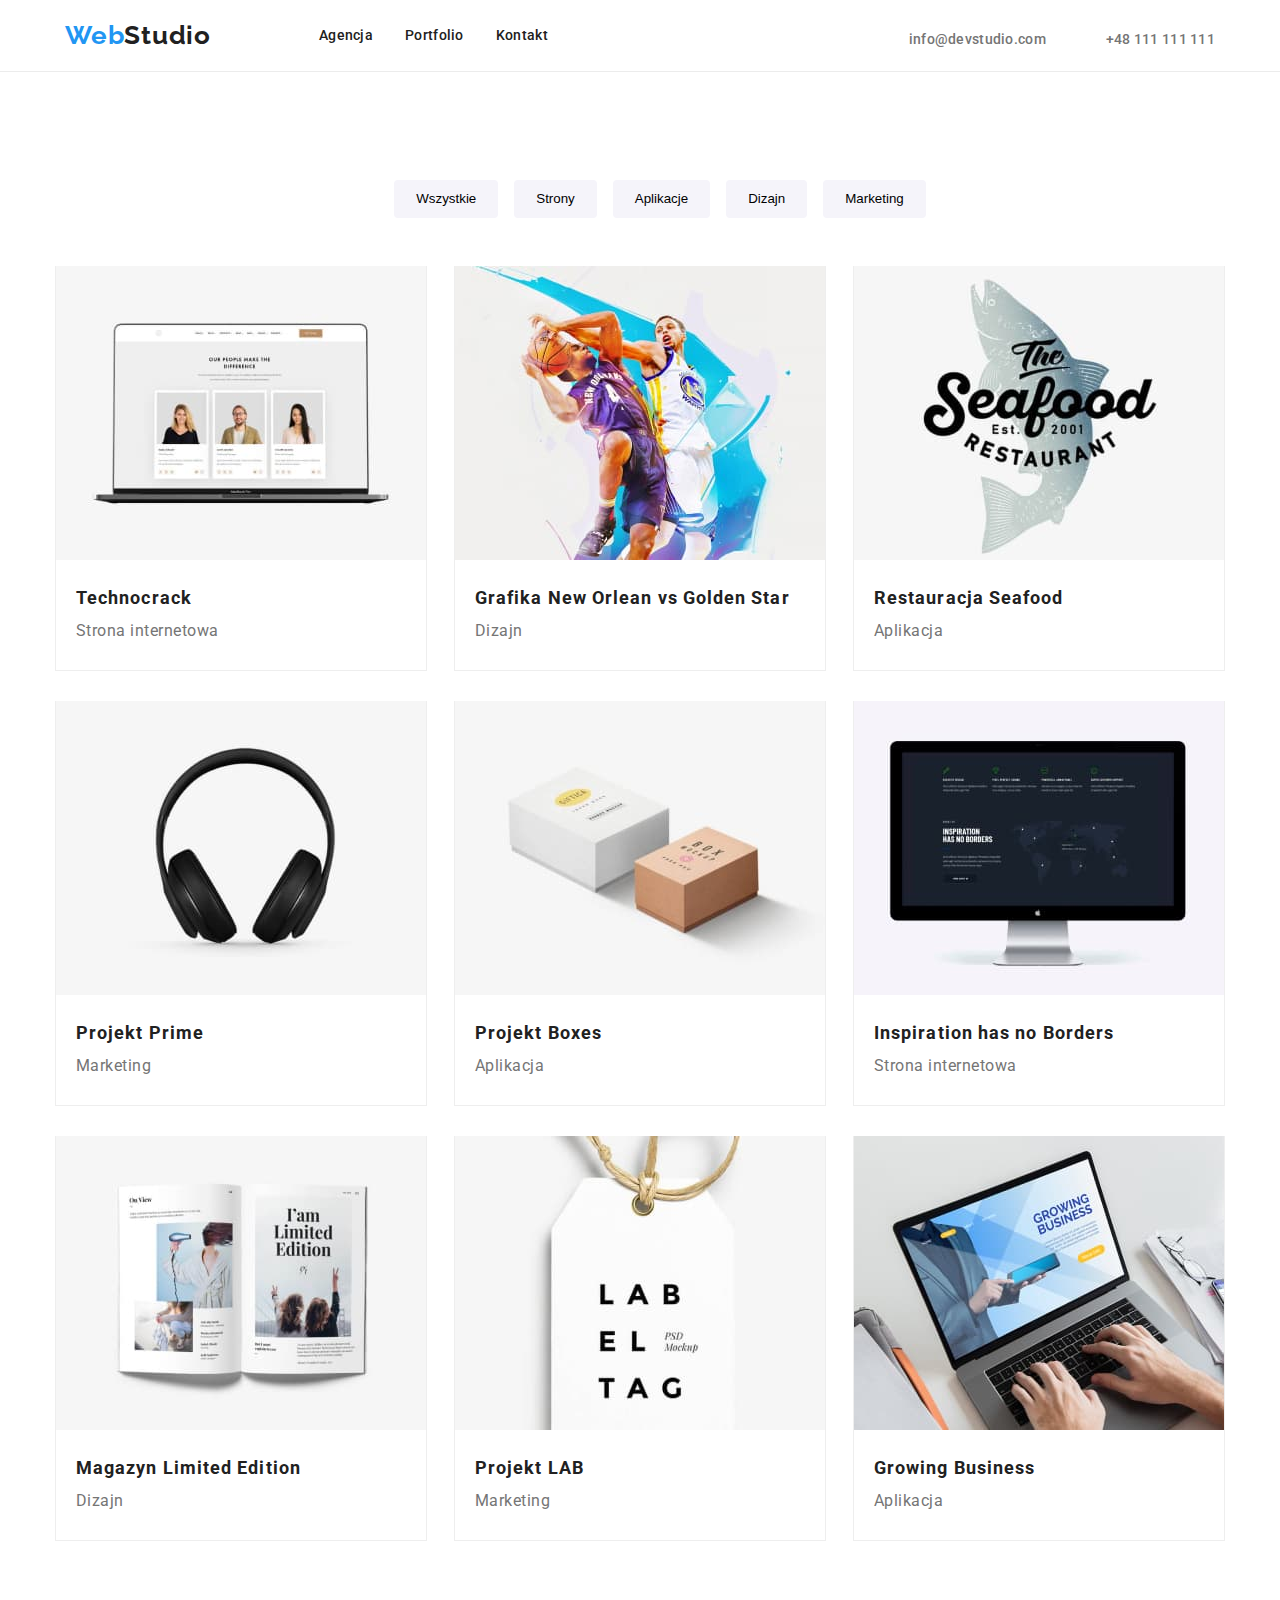
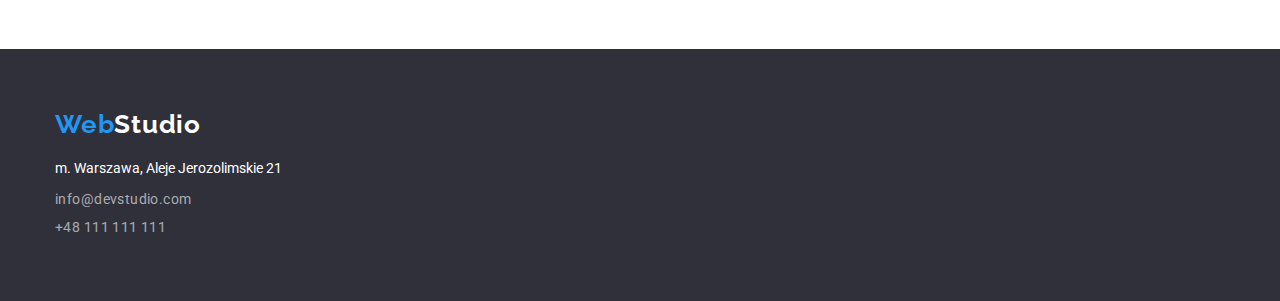
==== portfolio.html @ ad3ca6b7 "Add files" ====
<!DOCTYPE html>
<html lang="en">

<head>
    <meta charset="UTF-8">
    <meta http-equiv="X-UA-Compatible" content="IE=edge">
    <meta name="viewport" content="width=device-width, initial-scale=1.0">
    <link rel="stylesheet" href="css/style.css">
    <link rel="preconnect" href="https://fonts.googleapis.com">
    <link rel="preconnect" href="https://fonts.gstatic.com" crossorigin>
    <link
        href="https://fonts.googleapis.com/css2?family=Raleway:wght@700&family=Roboto:wght@400;500;700;900&display=swap"
        rel="stylesheet">
    <title>Portfolio</title>
</head>

<body>
    <div class="container">
    <header class="header">
        <div class="header-container">
        <nav class="nav">
            <a href="index.html" style="text-decoration: none" class="logo-txt"><span
                    class="logo-txt-blue">Web</span>Studio</a>
            <ul class="nav-ul" style="list-style: none">
                <li class="nav-item"><a href="" class="link-header">Agencja</a></li>
                <li class="nav-item"><a href="portfolio.html" class="link-header">Portfolio</a></li>
                <li class="nav-item"><a href="" class="link-header">Kontakt</a></li>
            </ul>
        </nav>
        <ul class="contact">
            <li class="contact-item"><a cl href="mailto:info@devstudio.com" class="link-header contact-link">info@devstudio.com</a></li>
            <li contact-item><a href="tel:+48111111111" class="link-header contact-link">+48 111 111 111</a></li>
        </ul>
    </div>
    </header>
    <main>
        <div class="buttons">
            <ul style="list-style: none" class="buttons-list">
                <li class="button-item"><button class="button" type="button">Wszystkie</button></li>
                <li class="button-item"><button class="button" type="button">Strony</button></li>
                <li class="button-item"><button class="button" type="button">Aplikacje</button></li>
                <li class="button-item"><button class="button" type="button">Dizajn</button></li>
                <li class="button-item"><button class="button" type="button">Marketing</button></li>
            </ul>
        </div>
        <div class="portfolio-projects">
            <ul class="portfolio-projects-ul" style="list-style: none">
                <li class="project">
                    <img class="project-img" src="images/imgportfolio-0.jpg" alt="Technocrack image" />
                    <div class="project-txt">
                        <h5 class="h-fifth">Technocrack</h5>
                        <p>Strona internetowa</p>
                    </div>
                </li>
                <li class="project">
                    <img class="project-img" src="images/imgportfolio-1.jpg" alt="Technocrack image" />
                    <div class="project-txt">
                        <h5 class="h-fifth">Grafika New Orlean vs Golden Star</h5>
                        <p>Dizajn</p>
                    </div>

                </li>
                <li class="project">
                    <img class="project-img" src="images/imgportfolio-2.jpg" alt="Technocrack image" />
                    <div class="project-txt">
                        <h5 class="h-fifth">Restauracja Seafood</h5>
                        <p>Aplikacja</p>
                    </div>
                </li>
                <li class="project">
                    <img class="project-img" src="images/imgportfolio-3.jpg" alt="Technocrack image" />
                    <div class="project-txt">
                        <h5 class="h-fifth">Projekt Prime</h5>
                        <p>Marketing</p>
                    </div>
                </li>
                <li class="project">
                    <img class="project-img" src="images/imgportfolio-4.jpg" alt="Technocrack image" />
                    <div class="project-txt">
                        <h5 class="h-fifth">Projekt Boxes</h5>
                        <p>Aplikacja</p>
                    </div>
                </li>
                <li class="project">
                    <img class="project-img" src="images/imgportfolio-5.jpg" alt="Technocrack image" />
                    <div class="project-txt">
                        <h5 class="h-fifth">Inspiration has no Borders</h5>
                        <p>Strona internetowa</p>
                    </div>

                </li>
                <li class="project">
                    <img class="project-img" src="images/imgportfolio-6.jpg" alt="Technocrack image" />
                    <div class="project-txt">
                        <h5 class="h-fifth">Magazyn Limited Edition</h5>
                        <p>Dizajn</p>
                    </div>

                </li>
                <li class="project">
                    <img class="project-img" src="images/imgportfolio-7.jpg" alt="Technocrack image" />
                    <div class="project-txt">
                        <h5 class="h-fifth">Projekt LAB</h5>
                        <p>Marketing</p>
                    </div>
                </li>
                <li class="project">
                    <img class="project-img" src="images/imgportfolio-8.jpg" alt="Technocrack image" />
                    <div class="project-txt">
                        <h5 class="h-fifth">Growing Business</h5>
                        <p>Aplikacja</p>
                    </div>
                </li>
            </ul>
        </div>
    </main>
    <footer class="footer">
        <div class="footer-container">
        <a href="index.html" style="text-decoration: none" class="logo-txt logo-txt-footer"><span
                class="logo-txt-blue">Web</span>Studio</a>
        <address class="address address-footer">
            <p>m. Warszawa, Aleje Jerozolimskie 21</p>
            <a href="mailto:info@devstudio.com" class="link-footer">info@devstudio.com</a><br>
            <a href="tel:+48111111111" class="link-footer">+48 111 111 111</a>
        </address></div>
    </footer>
    </div>
</body>

</html>
---- css/style.css ----
body {
  font-family: "Roboto", "Raleway", Arial, sans-serif;
  font-size: 14px;
  color: rgb(33, 33, 33);
  margin: 0;
  padding: 0;
}

:root {
  --main-color: rgb(33, 150, 243);
  --second-color: #212121;
  --third-color: #757575;
}

.container {
  /* position: absolute; */
  /* width: 1600px; */
  /* display: block; */

  margin: 0 auto;
}

.logo-txt-blue {
  text-decoration: none;
  color: var(--main-color);
}

.link-header {
  text-decoration: none;
  color: rgb(33, 33, 33);
}
.contact-link {
  color: #757575;
}

.link-header:hover,
.link-header:focus,
.link-footer:hover,
.link-footer:focus {
  color: var(--main-color);
}

.header-container {
  display: flex;
  justify-content: space-between;
  align-items: baseline;
  margin: 0 auto;
  width: 1170px;
}

.header {
  border-bottom: 1px solid #ececec;
}

.nav {
  width: 499px;
}

.header,
.nav {
  /* page-header */
  display: flex;
  align-items: center;
  justify-content: space-between;
  padding: 10px;
}

.nav-ul {
  width: 261px;
  justify-content: space-around;
}

.contact,
.nav-ul {
  /* menu */

  display: flex;
  margin: 0;
  list-style: none;
}

.contact > .contact-item:not(:last-child) {
  margin-right: 0;
}

.nav-ul > .nav-item:not(:last-child) {
  margin-right: 0px;
}

.contact .contact-link,
.nav-ul .nav-link {
  display: block;
  padding: 10px 10px 10px 50px;
  text-decoration: none;
}

.contact-link {
  padding-left: 50px;
}
/* END HEADER -------------------------------------------------- */

.buttons-list {
  display: flex;
  justify-content: center;
}

.button-item {
  margin: 94px 8px 0;
}

.button {
  /* position: absolute; */
  padding: 6px 22px;
  height: 38px;
  left: 740px;
  top: 174px;
  background: #f5f4fa;
  border: none;
  border-radius: 4px;
  cursor: pointer;
}

.main-button {
  background-color: var(--main-color);
  width: 200px;
  height: 50px;
  left: 700px;
  top: 460px;
  box-shadow: 0px 4px 4px rgba(0, 0, 0, 0.15);
  border-radius: 4px;
  cursor: pointer;
  border: none;

  font-weight: 700;
  font-size: 16px;
  line-height: 1.875;
  position: absolute;
  text-align: center;
  letter-spacing: 0.06em;

  color: #ffffff;
}

.button:hover,
.button:focus {
  background-color: var(--main-color);
  color: white;
  box-shadow: 0px 3px 1px rgba(0, 0, 0, 0.1), 0px 1px 2px rgba(0, 0, 0, 0.08),
    0px 2px 2px rgba(0, 0, 0, 0.12);
}

.banner {
  width: 1600px;
  height: 600px;
  left: 0px;
  top: 80px;
  margin: 0 auto;
  /* position: absolute; */
  background: #2f303a;
}

.logo-txt {
  font-weight: 700;
  font-size: 26px;
  line-height: 1.19;
  letter-spacing: 0.03em;
  color: var(--first-color);
  font-family: Raleway;
}

.link-header {
  font-weight: 500;
  line-height: 1.14;
  letter-spacing: 0.02em;
}

.portfolio-projects {
  width: 100%;
  display: flex;
  justify-content: center;
  margin-bottom: 64px;
}

.portfolio-projects-ul {
  /* container */
  padding: 0;
  width: 1170px;
  display: flex;
  justify-content: space-between;
  /* align-content: space-between; */
  flex-wrap: wrap;

  margin-top: 34px;
  /* background-color: rgb(181, 224, 224); */
}

.project {
  margin-bottom: 30px;
  /* parent */
  display: block;
  /* background-color: #2f303a; */
  width: 370px;
  height: 404px;
  border-bottom: 1px solid rgba(238, 238, 238, 1);
  border-left: 1px solid rgba(238, 238, 238, 1);
  border-right: 1px solid rgba(238, 238, 238, 1);
}

.project-img {
  height: 294px;
  width: 370px;
  display: block;
}
.project-txt {
  display: block;
  padding: 20px;
  /* width: 100%-2px;
  height: 76px; */
  /* 
  border-bottom: 1px solid rgba(238, 238, 238, 1);
  border-left: 1px solid rgba(238, 238, 238, 1);
  border-right: 1px solid rgba(238, 238, 238, 1); */
}

.project-txt p {
  font-size: 16px;
  line-height: 1.875;
  letter-spacing: 0.03em;
  color: var(--third-color);
}

.h-fifth {
  font-weight: 700;
  font-size: 18px;
  line-height: 2;
  letter-spacing: 0.06em;
  color: var(--second-color);
}

.member > .h-fifth {
  font-weight: 500;
  font-size: 16px;
  line-height: 1.19;
  /* text-align: center; */
  letter-spacing: 0.03em;

  color: var(--second-color);
}

.member > p {
  font-size: 16px;
  line-height: 1.19;
  /* text-align: center; */
  letter-spacing: 0.03em;

  color: var(--third-color);
}

.h-first {
  width: 696px;
  height: 120px;
  left: 452px;
  top: 280px;
  font-weight: 900;
  font-size: 44px;
  line-height: 1.36;
  text-align: center;
  letter-spacing: 0.06em;
  text-transform: uppercase;
  position: absolute;
  color: #ffffff;
}

.h-second {
  font-weight: 700;
  font-size: 36px;
  line-height: 1.17;
  /* text-align: center; */
  letter-spacing: 0.03em;

  color: var(--second-color);
}

.h-fourth {
  font-weight: 700;
  line-height: 1.14;
  letter-spacing: 0.03em;
  text-transform: uppercase;

  color: var(--second-color);
}

.descriptions > ul > li > p {
  line-height: 1.71;
  letter-spacing: 0.03em;
  color: var(--third-color);
}

.address {
  font-style: normal;
}

/* FOOTER  */

.footer {
  background-color: #2f303a;
  padding: 60px 0;
  color: white;
}
.footer-container {
  margin: 0 auto;
  width: 1170px;
}

.logo-txt-footer {
  margin-bottom: 20px;
  color: white;
  padding: 0;
}

.address p {
  padding: 20px 0 9px;
  margin: 0;
}

.link-footer {
  text-decoration: none;
  color: rgba(255, 255, 255, 0.6);
  line-height: 2;
  letter-spacing: 0.03em;
}

/* END FOOTER  */

.project-img,
.project-txt h5,
.project-txt p {
  margin: 0;
}
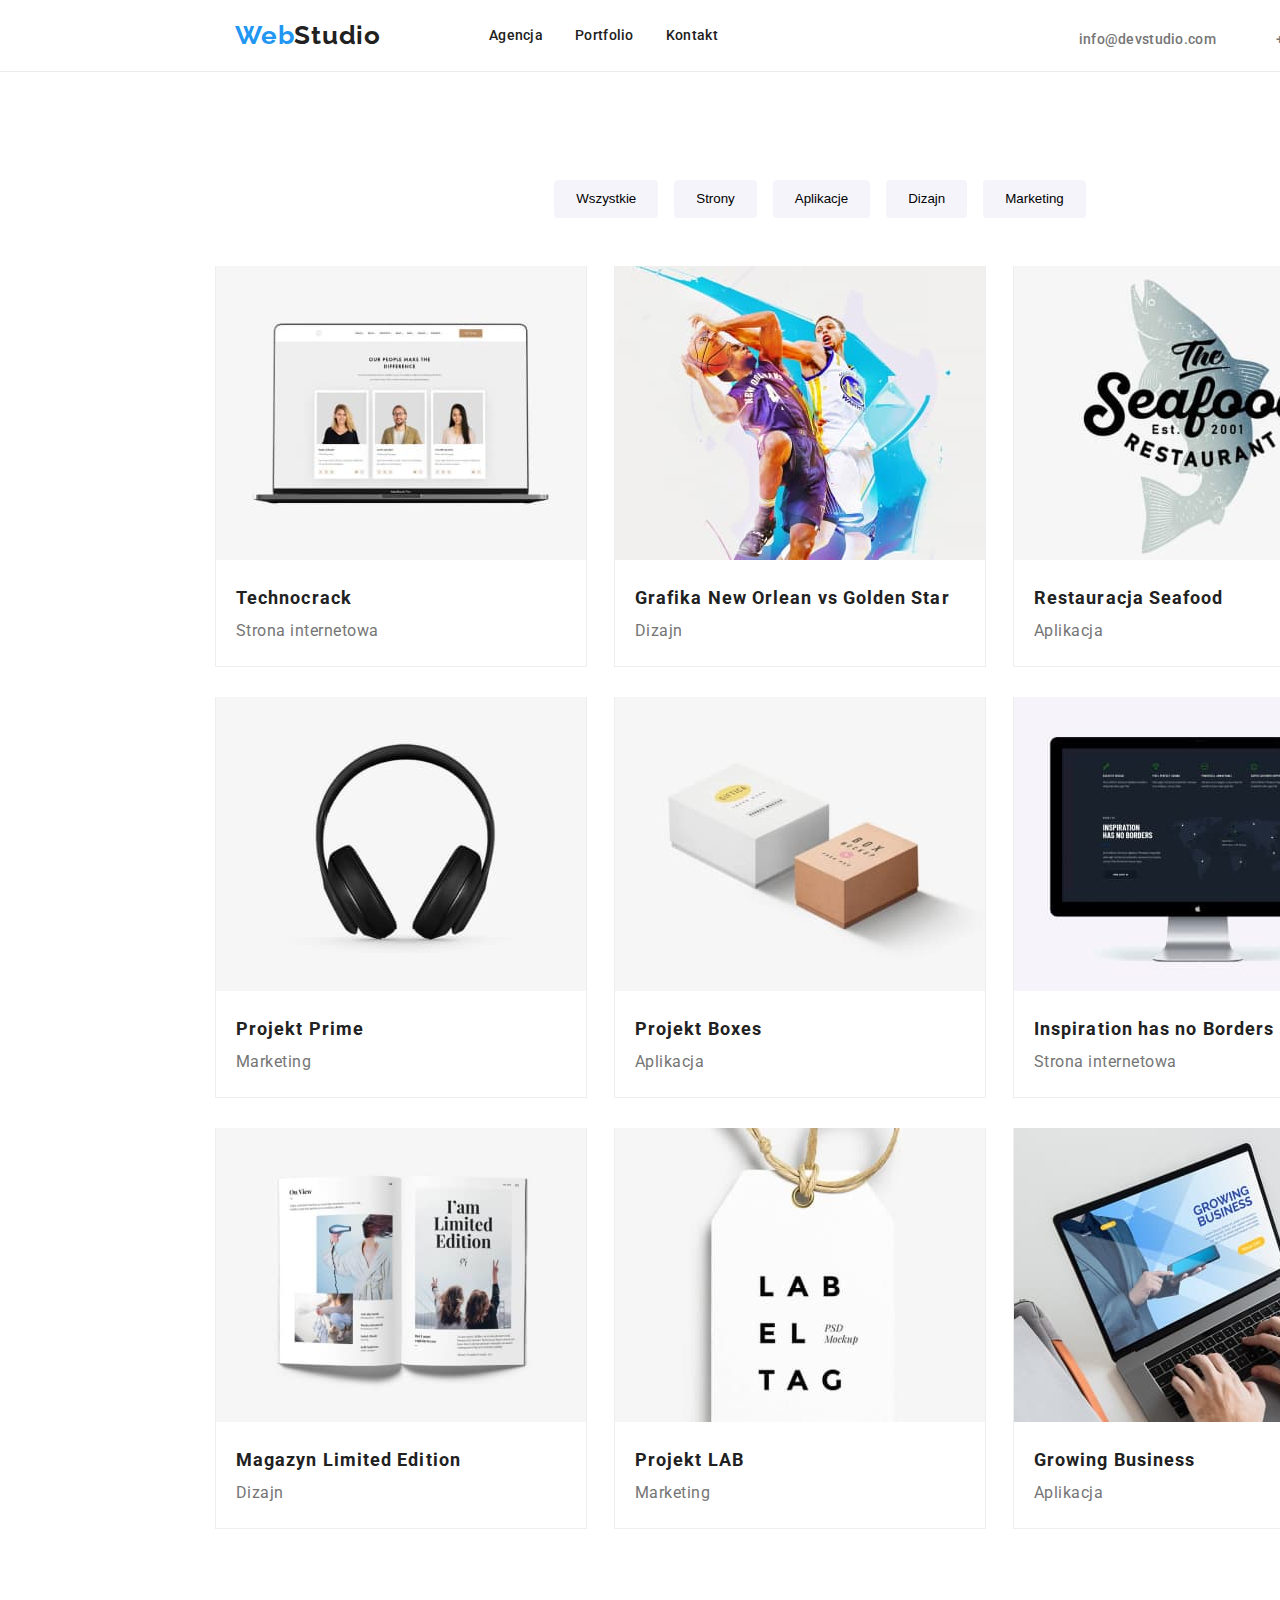
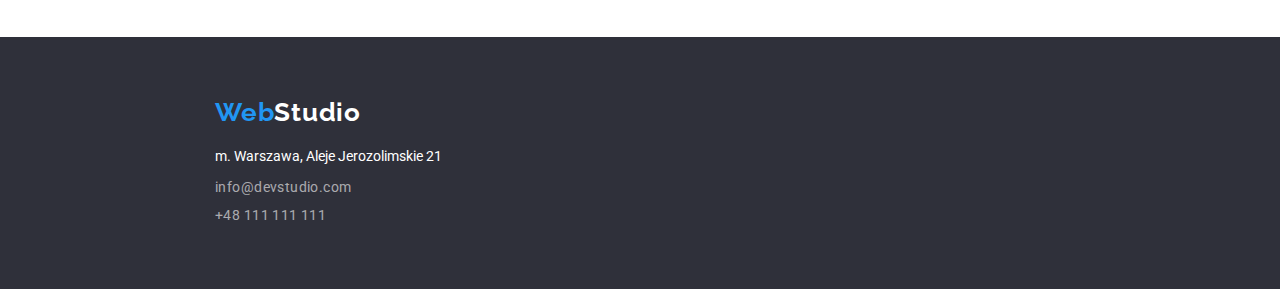
==== commit 72fee5f7: "css" ====
--- a/portfolio.html
+++ b/portfolio.html
@@ -15,8 +15,8 @@
 </head>
 
 <body>
-    <div class="container">
-    <header class="header">
+    <!-- <div class="container"> -->
+    <header class="header container">
         <div class="header-container">
         <nav class="nav">
             <a href="index.html" style="text-decoration: none" class="logo-txt"><span
@@ -33,7 +33,7 @@
         </ul>
     </div>
     </header>
-    <main>
+    <main class="container">
         <div class="buttons">
             <ul style="list-style: none" class="buttons-list">
                 <li class="button-item"><button class="button" type="button">Wszystkie</button></li>
@@ -114,7 +114,7 @@
             </ul>
         </div>
     </main>
-    <footer class="footer">
+    <footer class="footer container">
         <div class="footer-container">
         <a href="index.html" style="text-decoration: none" class="logo-txt logo-txt-footer"><span
                 class="logo-txt-blue">Web</span>Studio</a>
@@ -124,7 +124,7 @@
             <a href="tel:+48111111111" class="link-footer">+48 111 111 111</a>
         </address></div>
     </footer>
-    </div>
+    <!-- </div> -->
 </body>
 
 </html>--- a/css/style.css
+++ b/css/style.css
@@ -14,7 +14,8 @@
 
 .container {
   /* position: absolute; */
-  /* width: 1600px; */
+  /* width: 1200px; */
+  width: 1600px;
   /* display: block; */
 
   margin: 0 auto;
@@ -124,20 +125,19 @@
   background-color: var(--main-color);
   width: 200px;
   height: 50px;
-  left: 700px;
-  top: 460px;
+  /* left: 700px; */
+  /* top: 460px; */
   box-shadow: 0px 4px 4px rgba(0, 0, 0, 0.15);
   border-radius: 4px;
   cursor: pointer;
   border: none;
-
   font-weight: 700;
   font-size: 16px;
   line-height: 1.875;
-  position: absolute;
-  text-align: center;
+  /* position: absolute; */
+  /* text-align: center; */
   letter-spacing: 0.06em;
-
+  margin-left: 248px;
   color: #ffffff;
 }
 
@@ -150,13 +150,18 @@
 }
 
 .banner {
-  width: 1600px;
+  /* width: 1600px; */
   height: 600px;
   left: 0px;
   top: 80px;
-  margin: 0 auto;
+  /* margin: auto; */
   /* position: absolute; */
   background: #2f303a;
+}
+
+.banner-items {
+  padding-top: 200px;
+  padding-left: 452px;
 }
 
 .logo-txt {
@@ -200,14 +205,14 @@
   display: block;
   /* background-color: #2f303a; */
   width: 370px;
-  height: 404px;
+  /* height: 404px; */
   border-bottom: 1px solid rgba(238, 238, 238, 1);
   border-left: 1px solid rgba(238, 238, 238, 1);
   border-right: 1px solid rgba(238, 238, 238, 1);
 }
 
 .project-img {
-  height: 294px;
+  /* height: 294px; */
   width: 370px;
   display: block;
 }
@@ -241,41 +246,37 @@
   font-weight: 500;
   font-size: 16px;
   line-height: 1.19;
-  /* text-align: center; */
-  letter-spacing: 0.03em;
-
+  letter-spacing: 0.03em;
   color: var(--second-color);
+  margin: 30px 0 10px;
 }
 
 .member > p {
   font-size: 16px;
   line-height: 1.19;
-  /* text-align: center; */
-  letter-spacing: 0.03em;
-
+  letter-spacing: 0.03em;
   color: var(--third-color);
+  margin: 0 0 30px;
 }
 
 .h-first {
   width: 696px;
   height: 120px;
-  left: 452px;
   top: 280px;
   font-weight: 900;
   font-size: 44px;
   line-height: 1.36;
-  text-align: center;
   letter-spacing: 0.06em;
   text-transform: uppercase;
-  position: absolute;
   color: #ffffff;
+  text-align: center;
 }
 
 .h-second {
   font-weight: 700;
   font-size: 36px;
   line-height: 1.17;
-  /* text-align: center; */
+  text-align: center;
   letter-spacing: 0.03em;
 
   color: var(--second-color);
@@ -294,6 +295,64 @@
   line-height: 1.71;
   letter-spacing: 0.03em;
   color: var(--third-color);
+}
+
+.descriptions ul {
+  display: flex;
+  justify-content: center;
+}
+
+.description-item {
+  width: 270px;
+  padding: 0 15px;
+}
+
+.specialities-list {
+  display: flex;
+  justify-content: center;
+}
+
+.specialities-item {
+  padding: 0 15px;
+}
+
+
+.description-item:last-child,
+.specialities-item:last-child,
+.member:last-child {
+  padding-right: 0;
+  margin-right: 0;
+}
+.description-item:first-child,
+.specialities-item:first-child,
+.member:first-child {
+  padding-left: 0;
+  margin-left: 0;
+}
+
+.team{
+  background-color: #F5F4FA;
+}
+
+
+.team-members-list{
+  display: flex;
+  padding-left: 0;
+  justify-content: center;
+}
+
+.member{
+  width: 270px;
+  background-color: white;
+  margin: 0 15px;
+  box-shadow: 0px 1px 3px rgba(0, 0, 0, 0.12), 0px 1px 1px rgba(0, 0, 0, 0.14), 0px 2px 1px rgba(0, 0, 0, 0.2);
+border-radius: 0px 0px 4px 4px;
+text-align: center;
+}
+
+
+.section {
+  padding: 94px 0;
 }
 
 .address {
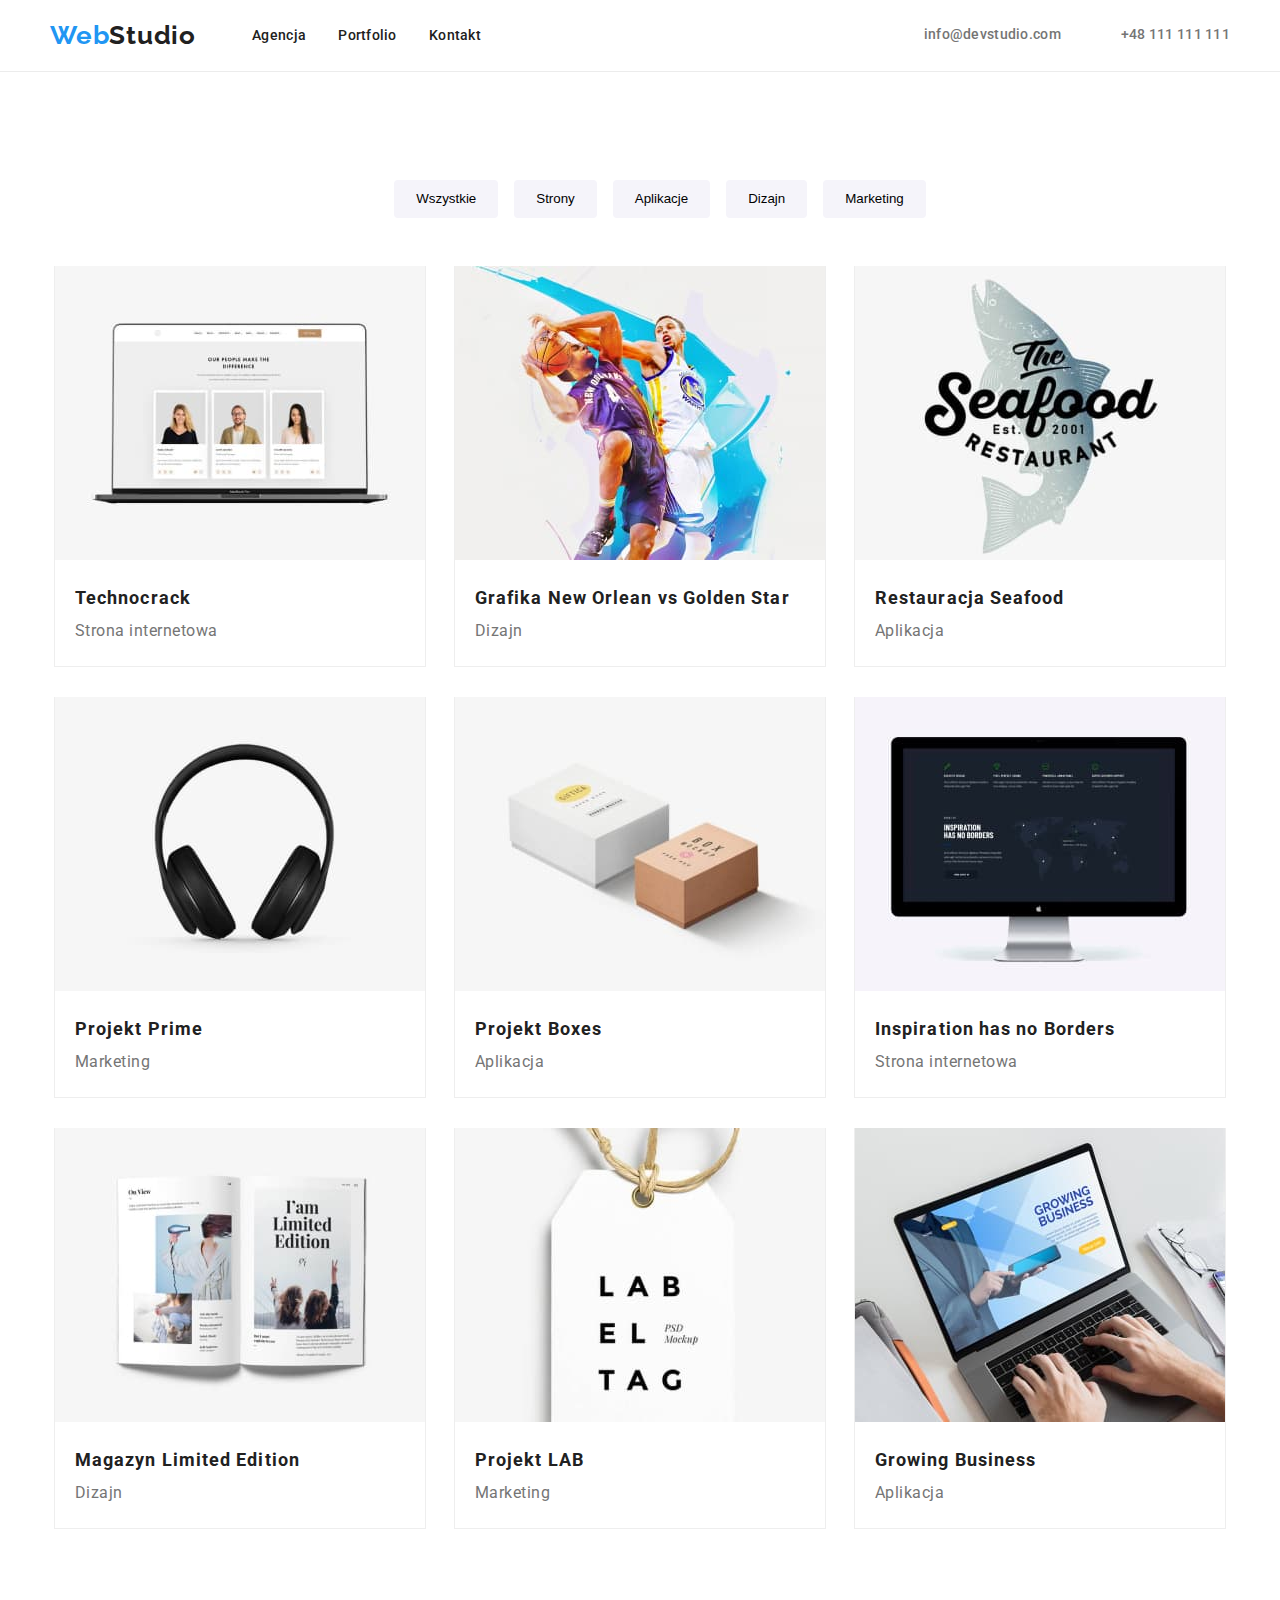
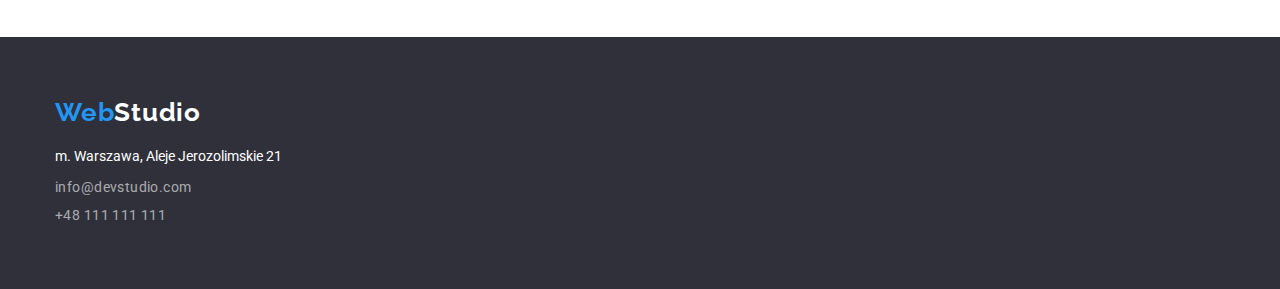
==== commit 901c5850: "container changes" ====
--- a/portfolio.html
+++ b/portfolio.html
@@ -15,116 +15,119 @@
 </head>
 
 <body>
-    <!-- <div class="container"> -->
-    <header class="header container">
-        <div class="header-container">
-        <nav class="nav">
-            <a href="index.html" style="text-decoration: none" class="logo-txt"><span
-                    class="logo-txt-blue">Web</span>Studio</a>
-            <ul class="nav-ul" style="list-style: none">
-                <li class="nav-item"><a href="" class="link-header">Agencja</a></li>
-                <li class="nav-item"><a href="portfolio.html" class="link-header">Portfolio</a></li>
-                <li class="nav-item"><a href="" class="link-header">Kontakt</a></li>
-            </ul>
-        </nav>
-        <ul class="contact">
-            <li class="contact-item"><a cl href="mailto:info@devstudio.com" class="link-header contact-link">info@devstudio.com</a></li>
-            <li contact-item><a href="tel:+48111111111" class="link-header contact-link">+48 111 111 111</a></li>
-        </ul>
-    </div>
-    </header>
-    <main class="container">
-        <div class="buttons">
-            <ul style="list-style: none" class="buttons-list">
-                <li class="button-item"><button class="button" type="button">Wszystkie</button></li>
-                <li class="button-item"><button class="button" type="button">Strony</button></li>
-                <li class="button-item"><button class="button" type="button">Aplikacje</button></li>
-                <li class="button-item"><button class="button" type="button">Dizajn</button></li>
-                <li class="button-item"><button class="button" type="button">Marketing</button></li>
+    <header class="header">
+        <div class="container header-container">
+            <nav class="nav">
+                <a href="index.html" style="text-decoration: none" class="logo-txt"><span
+                        class="logo-txt-blue">Web</span>Studio</a>
+                <ul class="nav-ul" style="list-style: none">
+                    <li class="nav-item"><a href="" class="link-header">Agencja</a></li>
+                    <li class="nav-item"><a href="portfolio.html" class="link-header">Portfolio</a></li>
+                    <li class="nav-item"><a href="" class="link-header">Kontakt</a></li>
+                </ul>
+            </nav>
+            <ul class="contact">
+                <li class="contact-item"><a href="mailto:info@devstudio.com"
+                        class="link-header contact-link">info@devstudio.com</a></li>
+                <li class=" contact-item"><a href="tel:+48111111111" class="link-header contact-link">+48 111 111
+                        111</a></li>
             </ul>
         </div>
-        <div class="portfolio-projects">
-            <ul class="portfolio-projects-ul" style="list-style: none">
-                <li class="project">
-                    <img class="project-img" src="images/imgportfolio-0.jpg" alt="Technocrack image" />
-                    <div class="project-txt">
-                        <h5 class="h-fifth">Technocrack</h5>
-                        <p>Strona internetowa</p>
-                    </div>
-                </li>
-                <li class="project">
-                    <img class="project-img" src="images/imgportfolio-1.jpg" alt="Technocrack image" />
-                    <div class="project-txt">
-                        <h5 class="h-fifth">Grafika New Orlean vs Golden Star</h5>
-                        <p>Dizajn</p>
-                    </div>
+    </header>
+    <main>
+        <div class="container">
+            <div class="buttons">
+                <ul style="list-style: none" class="buttons-list">
+                    <li class="button-item"><button class="button" type="button">Wszystkie</button></li>
+                    <li class="button-item"><button class="button" type="button">Strony</button></li>
+                    <li class="button-item"><button class="button" type="button">Aplikacje</button></li>
+                    <li class="button-item"><button class="button" type="button">Dizajn</button></li>
+                    <li class="button-item"><button class="button" type="button">Marketing</button></li>
+                </ul>
+            </div>
+            <div class="portfolio-projects">
+                <ul class="portfolio-projects-ul" style="list-style: none">
+                    <li class="project">
+                        <img class="project-img" src="images/imgportfolio-0.jpg" alt="Technocrack image" />
+                        <div class="project-txt">
+                            <h5 class="h-fifth">Technocrack</h5>
+                            <p>Strona internetowa</p>
+                        </div>
+                    </li>
+                    <li class="project">
+                        <img class="project-img" src="images/imgportfolio-1.jpg" alt="Technocrack image" />
+                        <div class="project-txt">
+                            <h5 class="h-fifth">Grafika New Orlean vs Golden Star</h5>
+                            <p>Dizajn</p>
+                        </div>
 
-                </li>
-                <li class="project">
-                    <img class="project-img" src="images/imgportfolio-2.jpg" alt="Technocrack image" />
-                    <div class="project-txt">
-                        <h5 class="h-fifth">Restauracja Seafood</h5>
-                        <p>Aplikacja</p>
-                    </div>
-                </li>
-                <li class="project">
-                    <img class="project-img" src="images/imgportfolio-3.jpg" alt="Technocrack image" />
-                    <div class="project-txt">
-                        <h5 class="h-fifth">Projekt Prime</h5>
-                        <p>Marketing</p>
-                    </div>
-                </li>
-                <li class="project">
-                    <img class="project-img" src="images/imgportfolio-4.jpg" alt="Technocrack image" />
-                    <div class="project-txt">
-                        <h5 class="h-fifth">Projekt Boxes</h5>
-                        <p>Aplikacja</p>
-                    </div>
-                </li>
-                <li class="project">
-                    <img class="project-img" src="images/imgportfolio-5.jpg" alt="Technocrack image" />
-                    <div class="project-txt">
-                        <h5 class="h-fifth">Inspiration has no Borders</h5>
-                        <p>Strona internetowa</p>
-                    </div>
+                    </li>
+                    <li class="project">
+                        <img class="project-img" src="images/imgportfolio-2.jpg" alt="Technocrack image" />
+                        <div class="project-txt">
+                            <h5 class="h-fifth">Restauracja Seafood</h5>
+                            <p>Aplikacja</p>
+                        </div>
+                    </li>
+                    <li class="project">
+                        <img class="project-img" src="images/imgportfolio-3.jpg" alt="Technocrack image" />
+                        <div class="project-txt">
+                            <h5 class="h-fifth">Projekt Prime</h5>
+                            <p>Marketing</p>
+                        </div>
+                    </li>
+                    <li class="project">
+                        <img class="project-img" src="images/imgportfolio-4.jpg" alt="Technocrack image" />
+                        <div class="project-txt">
+                            <h5 class="h-fifth">Projekt Boxes</h5>
+                            <p>Aplikacja</p>
+                        </div>
+                    </li>
+                    <li class="project">
+                        <img class="project-img" src="images/imgportfolio-5.jpg" alt="Technocrack image" />
+                        <div class="project-txt">
+                            <h5 class="h-fifth">Inspiration has no Borders</h5>
+                            <p>Strona internetowa</p>
+                        </div>
 
-                </li>
-                <li class="project">
-                    <img class="project-img" src="images/imgportfolio-6.jpg" alt="Technocrack image" />
-                    <div class="project-txt">
-                        <h5 class="h-fifth">Magazyn Limited Edition</h5>
-                        <p>Dizajn</p>
-                    </div>
+                    </li>
+                    <li class="project">
+                        <img class="project-img" src="images/imgportfolio-6.jpg" alt="Technocrack image" />
+                        <div class="project-txt">
+                            <h5 class="h-fifth">Magazyn Limited Edition</h5>
+                            <p>Dizajn</p>
+                        </div>
 
-                </li>
-                <li class="project">
-                    <img class="project-img" src="images/imgportfolio-7.jpg" alt="Technocrack image" />
-                    <div class="project-txt">
-                        <h5 class="h-fifth">Projekt LAB</h5>
-                        <p>Marketing</p>
-                    </div>
-                </li>
-                <li class="project">
-                    <img class="project-img" src="images/imgportfolio-8.jpg" alt="Technocrack image" />
-                    <div class="project-txt">
-                        <h5 class="h-fifth">Growing Business</h5>
-                        <p>Aplikacja</p>
-                    </div>
-                </li>
-            </ul>
+                    </li>
+                    <li class="project">
+                        <img class="project-img" src="images/imgportfolio-7.jpg" alt="Technocrack image" />
+                        <div class="project-txt">
+                            <h5 class="h-fifth">Projekt LAB</h5>
+                            <p>Marketing</p>
+                        </div>
+                    </li>
+                    <li class="project">
+                        <img class="project-img" src="images/imgportfolio-8.jpg" alt="Technocrack image" />
+                        <div class="project-txt">
+                            <h5 class="h-fifth">Growing Business</h5>
+                            <p>Aplikacja</p>
+                        </div>
+                    </li>
+                </ul>
+            </div>
         </div>
     </main>
-    <footer class="footer container">
-        <div class="footer-container">
-        <a href="index.html" style="text-decoration: none" class="logo-txt logo-txt-footer"><span
-                class="logo-txt-blue">Web</span>Studio</a>
-        <address class="address address-footer">
-            <p>m. Warszawa, Aleje Jerozolimskie 21</p>
-            <a href="mailto:info@devstudio.com" class="link-footer">info@devstudio.com</a><br>
-            <a href="tel:+48111111111" class="link-footer">+48 111 111 111</a>
-        </address></div>
+    <footer class="footer">
+        <div class="footer-container container">
+            <a href="index.html" style="text-decoration: none" class="logo-txt logo-txt-footer"><span
+                    class="logo-txt-blue">Web</span>Studio</a>
+            <address class="address address-footer">
+                <p>m. Warszawa, Aleje Jerozolimskie 21</p>
+                <a href="mailto:info@devstudio.com" class="link-footer">info@devstudio.com</a><br>
+                <a href="tel:+48111111111" class="link-footer">+48 111 111 111</a>
+            </address>
+        </div>
     </footer>
-    <!-- </div> -->
 </body>
 
 </html>--- a/css/style.css
+++ b/css/style.css
@@ -1,3 +1,9 @@
+:root {
+  --main-color: rgb(33, 150, 243);
+  --second-color: #212121;
+  --third-color: #757575;
+}
+
 body {
   font-family: "Roboto", "Raleway", Arial, sans-serif;
   font-size: 14px;
@@ -6,18 +12,8 @@
   padding: 0;
 }
 
-:root {
-  --main-color: rgb(33, 150, 243);
-  --second-color: #212121;
-  --third-color: #757575;
-}
-
 .container {
-  /* position: absolute; */
-  /* width: 1200px; */
-  width: 1600px;
-  /* display: block; */
-
+  width: 1200px;
   margin: 0 auto;
 }
 
@@ -44,22 +40,16 @@
 .header-container {
   display: flex;
   justify-content: space-between;
-  align-items: baseline;
+  align-items: center;
   margin: 0 auto;
-  width: 1170px;
 }
 
 .header {
   border-bottom: 1px solid #ececec;
 }
 
-.nav {
-  width: 499px;
-}
-
 .header,
 .nav {
-  /* page-header */
   display: flex;
   align-items: center;
   justify-content: space-between;
@@ -73,8 +63,6 @@
 
 .contact,
 .nav-ul {
-  /* menu */
-
   display: flex;
   margin: 0;
   list-style: none;
@@ -110,7 +98,6 @@
 }
 
 .button {
-  /* position: absolute; */
   padding: 6px 22px;
   height: 38px;
   left: 740px;
@@ -125,8 +112,6 @@
   background-color: var(--main-color);
   width: 200px;
   height: 50px;
-  /* left: 700px; */
-  /* top: 460px; */
   box-shadow: 0px 4px 4px rgba(0, 0, 0, 0.15);
   border-radius: 4px;
   cursor: pointer;
@@ -134,10 +119,7 @@
   font-weight: 700;
   font-size: 16px;
   line-height: 1.875;
-  /* position: absolute; */
-  /* text-align: center; */
   letter-spacing: 0.06em;
-  margin-left: 248px;
   color: #ffffff;
 }
 
@@ -150,18 +132,17 @@
 }
 
 .banner {
-  /* width: 1600px; */
   height: 600px;
-  left: 0px;
-  top: 80px;
-  /* margin: auto; */
-  /* position: absolute; */
   background: #2f303a;
-}
-
-.banner-items {
-  padding-top: 200px;
-  padding-left: 452px;
+  display: flex;
+  align-items: center;
+}
+
+.banner-items{
+  display: flex;
+  flex-direction: column;
+  align-items: center;
+  
 }
 
 .logo-txt {
@@ -187,44 +168,28 @@
 }
 
 .portfolio-projects-ul {
-  /* container */
   padding: 0;
-  width: 1170px;
-  display: flex;
-  justify-content: space-between;
-  /* align-content: space-between; */
+  display: flex;
+  justify-content: space-around;
   flex-wrap: wrap;
 
   margin-top: 34px;
-  /* background-color: rgb(181, 224, 224); */
 }
 
 .project {
   margin-bottom: 30px;
-  /* parent */
   display: block;
-  /* background-color: #2f303a; */
-  width: 370px;
-  /* height: 404px; */
   border-bottom: 1px solid rgba(238, 238, 238, 1);
   border-left: 1px solid rgba(238, 238, 238, 1);
   border-right: 1px solid rgba(238, 238, 238, 1);
 }
 
 .project-img {
-  /* height: 294px; */
-  width: 370px;
   display: block;
 }
 .project-txt {
   display: block;
   padding: 20px;
-  /* width: 100%-2px;
-  height: 76px; */
-  /* 
-  border-bottom: 1px solid rgba(238, 238, 238, 1);
-  border-left: 1px solid rgba(238, 238, 238, 1);
-  border-right: 1px solid rgba(238, 238, 238, 1); */
 }
 
 .project-txt p {
@@ -261,8 +226,6 @@
 
 .h-first {
   width: 696px;
-  height: 120px;
-  top: 280px;
   font-weight: 900;
   font-size: 44px;
   line-height: 1.36;
@@ -303,17 +266,17 @@
 }
 
 .description-item {
-  width: 270px;
   padding: 0 15px;
 }
 
+.description-items{
+  padding-left: 0;
+}
+
 .specialities-list {
   display: flex;
-  justify-content: center;
-}
-
-.specialities-item {
-  padding: 0 15px;
+  justify-content: space-between;
+  padding-left: 0;
 }
 
 
@@ -330,26 +293,24 @@
   margin-left: 0;
 }
 
-.team{
-  background-color: #F5F4FA;
-}
-
-
-.team-members-list{
+.team {
+  background-color: #f5f4fa;
+}
+
+.team-members-list {
   display: flex;
   padding-left: 0;
-  justify-content: center;
-}
-
-.member{
-  width: 270px;
+  justify-content: space-between;
+}
+
+.member {
   background-color: white;
   margin: 0 15px;
-  box-shadow: 0px 1px 3px rgba(0, 0, 0, 0.12), 0px 1px 1px rgba(0, 0, 0, 0.14), 0px 2px 1px rgba(0, 0, 0, 0.2);
-border-radius: 0px 0px 4px 4px;
-text-align: center;
-}
-
+  box-shadow: 0px 1px 3px rgba(0, 0, 0, 0.12), 0px 1px 1px rgba(0, 0, 0, 0.14),
+    0px 2px 1px rgba(0, 0, 0, 0.2);
+  border-radius: 0px 0px 4px 4px;
+  text-align: center;
+}
 
 .section {
   padding: 94px 0;
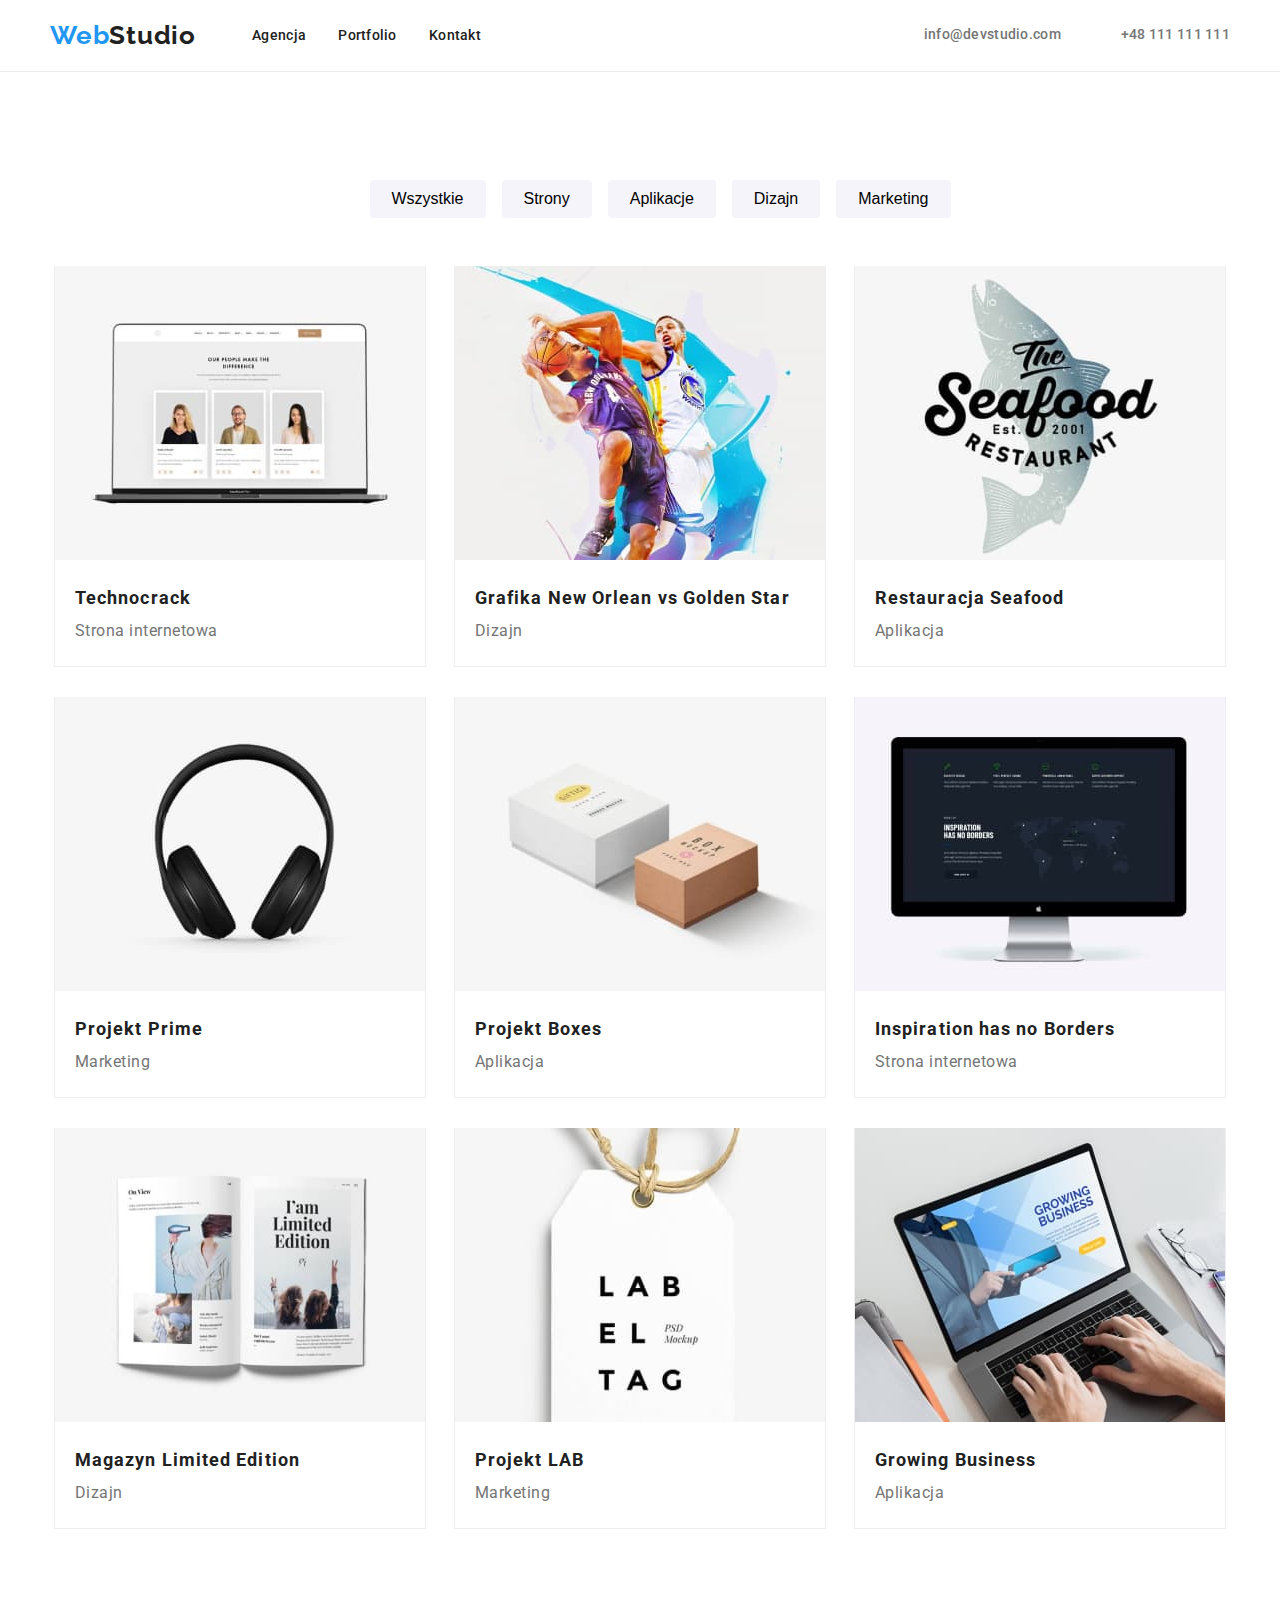
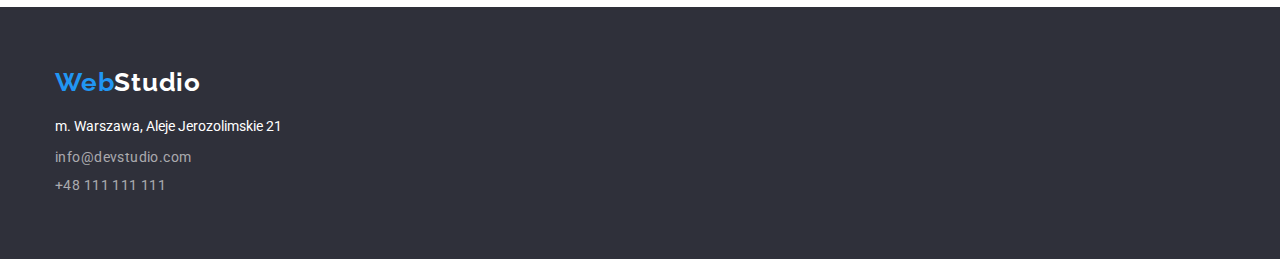
==== commit 4ee9bb05: "Add modern-normalize" ====
--- a/portfolio.html
+++ b/portfolio.html
@@ -5,6 +5,7 @@
     <meta charset="UTF-8">
     <meta http-equiv="X-UA-Compatible" content="IE=edge">
     <meta name="viewport" content="width=device-width, initial-scale=1.0">
+    <link rel="stylesheet" href="node_modules/modern-normalize/modern-normalize.css">
     <link rel="stylesheet" href="css/style.css">
     <link rel="preconnect" href="https://fonts.googleapis.com">
     <link rel="preconnect" href="https://fonts.gstatic.com" crossorigin>
--- a/css/style.css
+++ b/css/style.css
@@ -15,6 +15,10 @@
 .container {
   width: 1200px;
   margin: 0 auto;
+}
+
+.section {
+  padding: 94px 0;
 }
 
 .logo-txt-blue {
@@ -100,12 +104,11 @@
 .button {
   padding: 6px 22px;
   height: 38px;
-  left: 740px;
-  top: 174px;
   background: #f5f4fa;
   border: none;
   border-radius: 4px;
-  cursor: pointer;
+  line-height: 1.625;
+  font-size: 16px;
 }
 
 .main-button {
@@ -125,6 +128,7 @@
 
 .button:hover,
 .button:focus {
+  cursor: pointer;
   background-color: var(--main-color);
   color: white;
   box-shadow: 0px 3px 1px rgba(0, 0, 0, 0.1), 0px 1px 2px rgba(0, 0, 0, 0.08),
@@ -132,17 +136,16 @@
 }
 
 .banner {
-  height: 600px;
   background: #2f303a;
   display: flex;
   align-items: center;
 }
 
-.banner-items{
+.banner-items {
   display: flex;
   flex-direction: column;
   align-items: center;
-  
+  padding: 200px 0;
 }
 
 .logo-txt {
@@ -172,12 +175,11 @@
   display: flex;
   justify-content: space-around;
   flex-wrap: wrap;
-
+  row-gap: 30px;
   margin-top: 34px;
 }
 
 .project {
-  margin-bottom: 30px;
   display: block;
   border-bottom: 1px solid rgba(238, 238, 238, 1);
   border-left: 1px solid rgba(238, 238, 238, 1);
@@ -241,8 +243,9 @@
   line-height: 1.17;
   text-align: center;
   letter-spacing: 0.03em;
-
+  padding-bottom: 50px;
   color: var(--second-color);
+  margin: 0;
 }
 
 .h-fourth {
@@ -250,8 +253,11 @@
   line-height: 1.14;
   letter-spacing: 0.03em;
   text-transform: uppercase;
-
   color: var(--second-color);
+}
+
+.descriptions {
+  padding-bottom: 0;
 }
 
 .descriptions > ul > li > p {
@@ -269,7 +275,7 @@
   padding: 0 15px;
 }
 
-.description-items{
+.description-items {
   padding-left: 0;
 }
 
@@ -277,8 +283,8 @@
   display: flex;
   justify-content: space-between;
   padding-left: 0;
-}
-
+  margin: 0;
+}
 
 .description-item:last-child,
 .specialities-item:last-child,
@@ -312,10 +318,6 @@
   text-align: center;
 }
 
-.section {
-  padding: 94px 0;
-}
-
 .address {
   font-style: normal;
 }
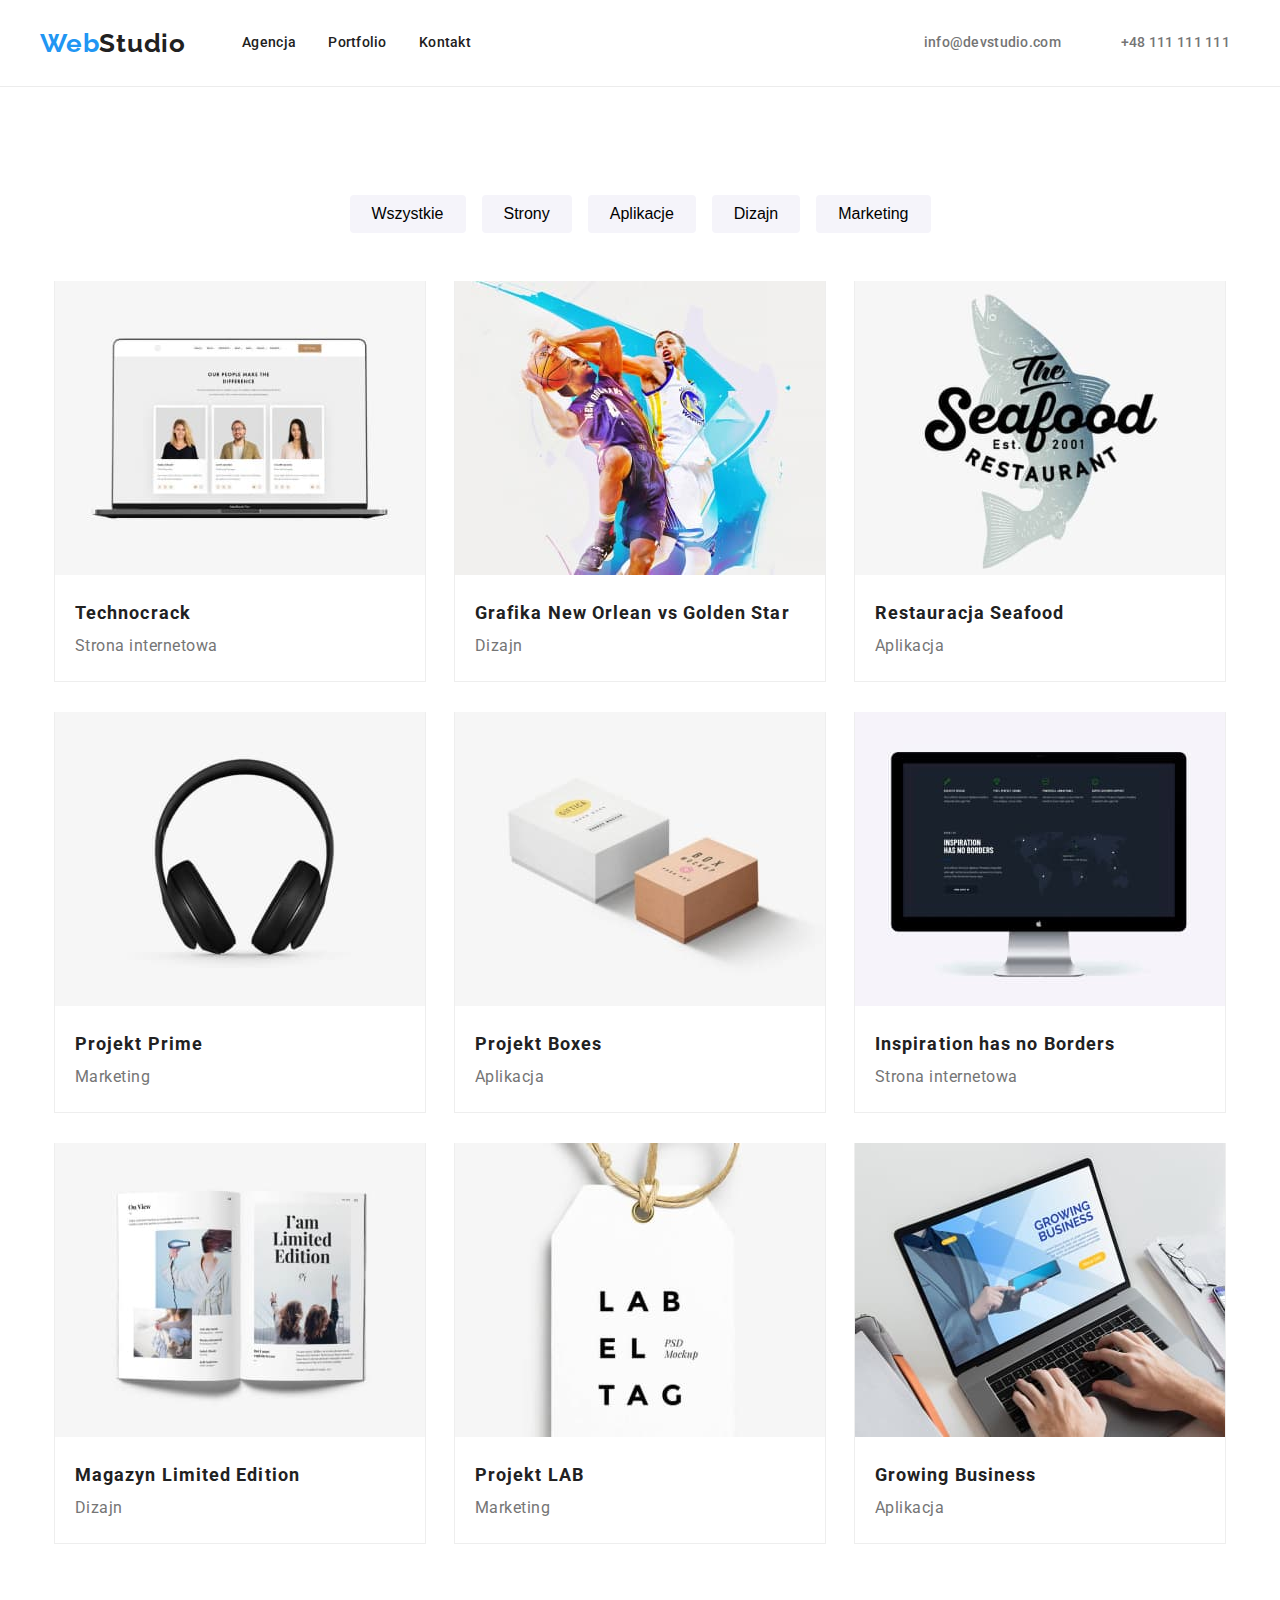
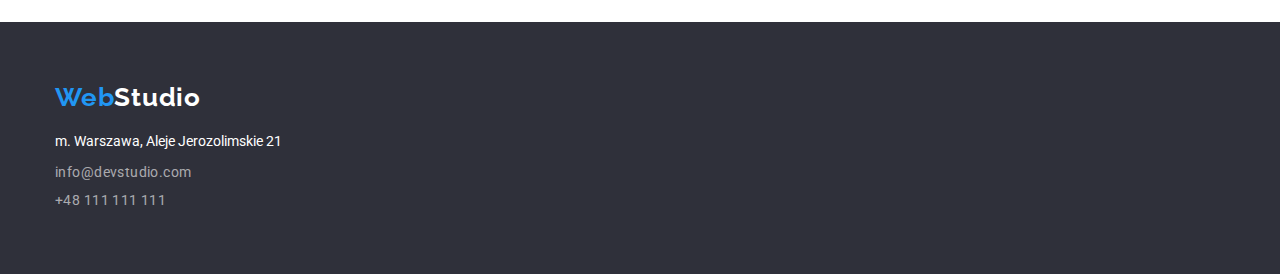
==== commit 2bd7f6f4: "Delete inline styles" ====
--- a/portfolio.html
+++ b/portfolio.html
@@ -19,9 +19,9 @@
     <header class="header">
         <div class="container header-container">
             <nav class="nav">
-                <a href="index.html" style="text-decoration: none" class="logo-txt"><span
+                <a href="index.html" class="logo-txt"><span
                         class="logo-txt-blue">Web</span>Studio</a>
-                <ul class="nav-ul" style="list-style: none">
+                <ul class="nav-ul">
                     <li class="nav-item"><a href="" class="link-header">Agencja</a></li>
                     <li class="nav-item"><a href="portfolio.html" class="link-header">Portfolio</a></li>
                     <li class="nav-item"><a href="" class="link-header">Kontakt</a></li>
@@ -38,7 +38,7 @@
     <main>
         <div class="container">
             <div class="buttons">
-                <ul style="list-style: none" class="buttons-list">
+                <ul class="buttons-list">
                     <li class="button-item"><button class="button" type="button">Wszystkie</button></li>
                     <li class="button-item"><button class="button" type="button">Strony</button></li>
                     <li class="button-item"><button class="button" type="button">Aplikacje</button></li>
@@ -47,7 +47,7 @@
                 </ul>
             </div>
             <div class="portfolio-projects">
-                <ul class="portfolio-projects-ul" style="list-style: none">
+                <ul class="portfolio-projects-ul">
                     <li class="project">
                         <img class="project-img" src="images/imgportfolio-0.jpg" alt="Technocrack image" />
                         <div class="project-txt">
@@ -120,7 +120,7 @@
     </main>
     <footer class="footer">
         <div class="footer-container container">
-            <a href="index.html" style="text-decoration: none" class="logo-txt logo-txt-footer"><span
+            <a href="index.html" class="logo-txt logo-txt-footer"><span
                     class="logo-txt-blue">Web</span>Studio</a>
             <address class="address address-footer">
                 <p>m. Warszawa, Aleje Jerozolimskie 21</p>
--- a/css/style.css
+++ b/css/style.css
@@ -50,6 +50,7 @@
 
 .header {
   border-bottom: 1px solid #ececec;
+  padding: 25px 0;
 }
 
 .header,
@@ -57,12 +58,12 @@
   display: flex;
   align-items: center;
   justify-content: space-between;
-  padding: 10px;
 }
 
 .nav-ul {
   width: 261px;
   justify-content: space-around;
+  list-style: none;
 }
 
 .contact,
@@ -95,6 +96,8 @@
 .buttons-list {
   display: flex;
   justify-content: center;
+  list-style: none;
+  padding: 0;
 }
 
 .button-item {
@@ -103,7 +106,6 @@
 
 .button {
   padding: 6px 22px;
-  height: 38px;
   background: #f5f4fa;
   border: none;
   border-radius: 4px;
@@ -113,8 +115,7 @@
 
 .main-button {
   background-color: var(--main-color);
-  width: 200px;
-  height: 50px;
+  padding: 10px 41.5px;
   box-shadow: 0px 4px 4px rgba(0, 0, 0, 0.15);
   border-radius: 4px;
   cursor: pointer;
@@ -155,6 +156,8 @@
   letter-spacing: 0.03em;
   color: var(--first-color);
   font-family: Raleway;
+  list-style: none;
+  text-decoration: none;
 }
 
 .link-header {
@@ -177,6 +180,7 @@
   flex-wrap: wrap;
   row-gap: 30px;
   margin-top: 34px;
+  list-style: none;
 }
 
 .project {
@@ -277,6 +281,7 @@
 
 .description-items {
   padding-left: 0;
+  list-style: none;
 }
 
 .specialities-list {
@@ -284,6 +289,7 @@
   justify-content: space-between;
   padding-left: 0;
   margin: 0;
+  list-style: none;
 }
 
 .description-item:last-child,
@@ -307,6 +313,7 @@
   display: flex;
   padding-left: 0;
   justify-content: space-between;
+  list-style: none;
 }
 
 .member {
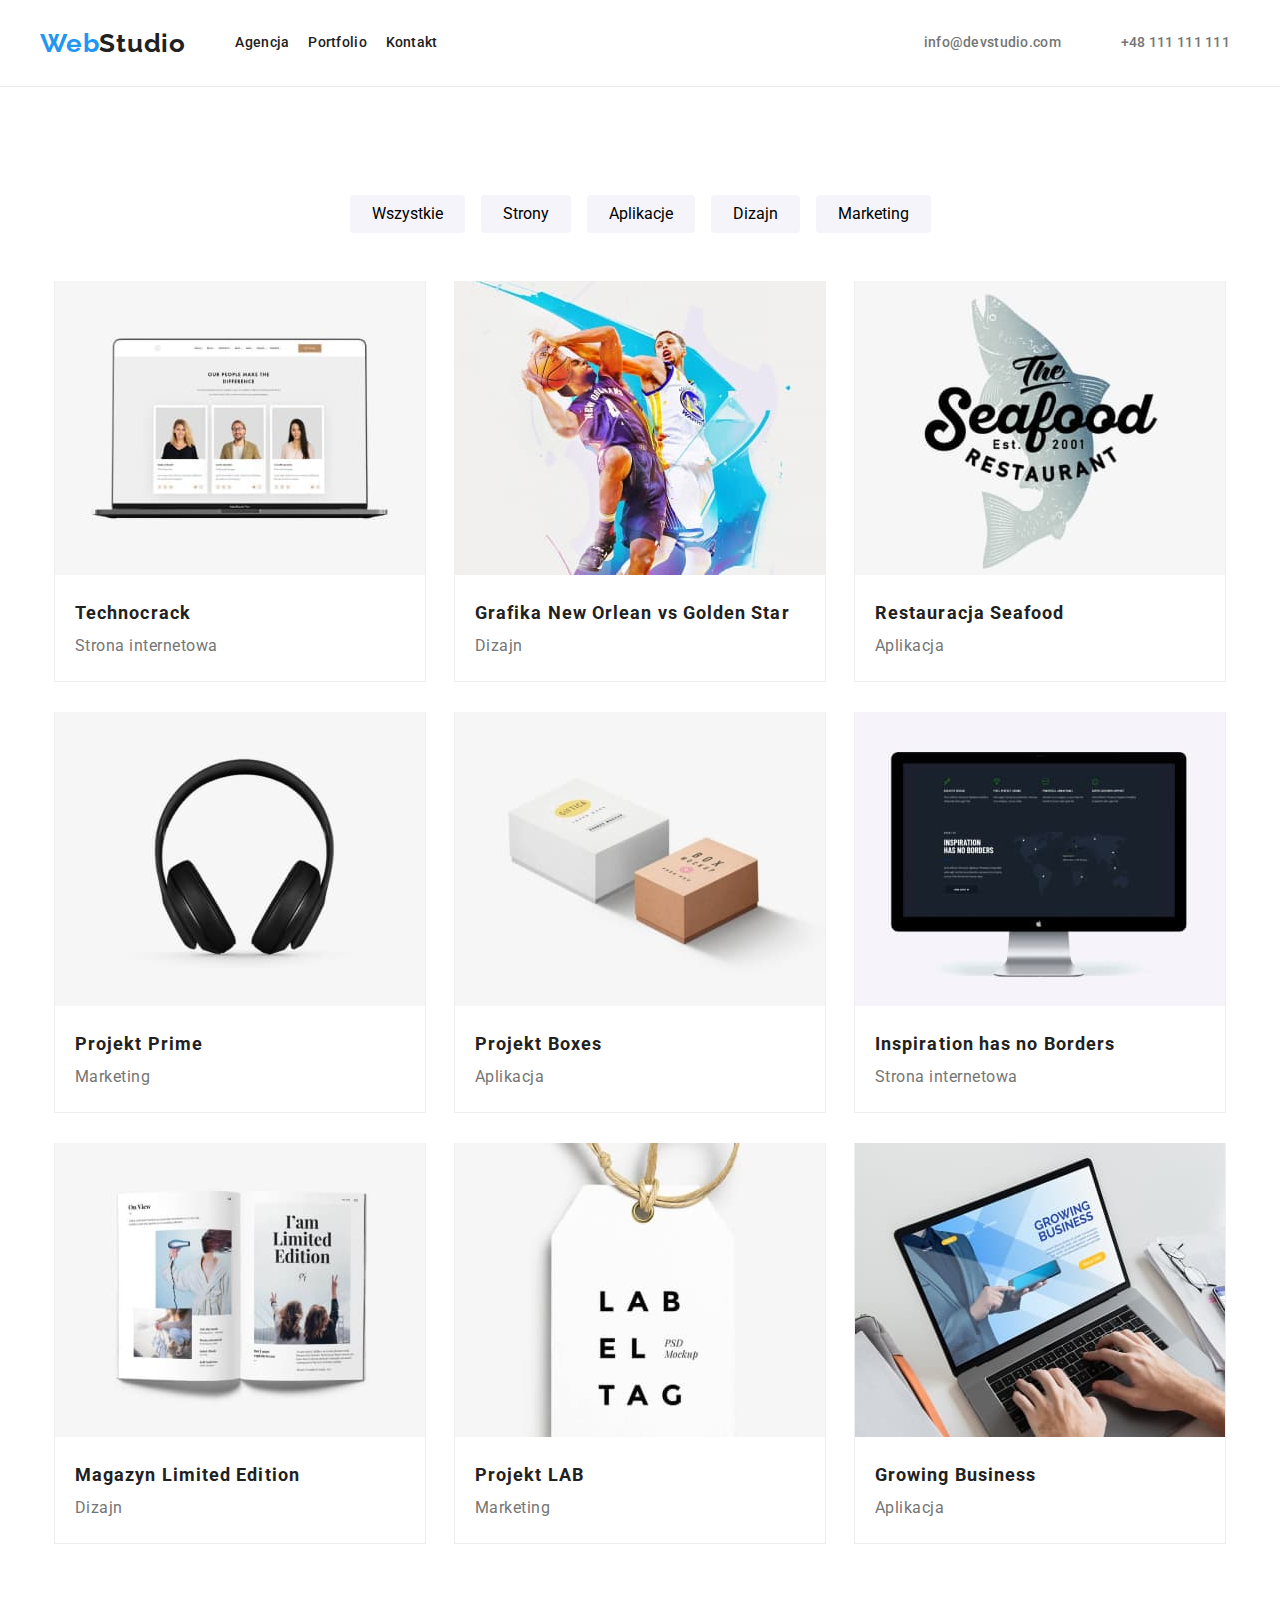
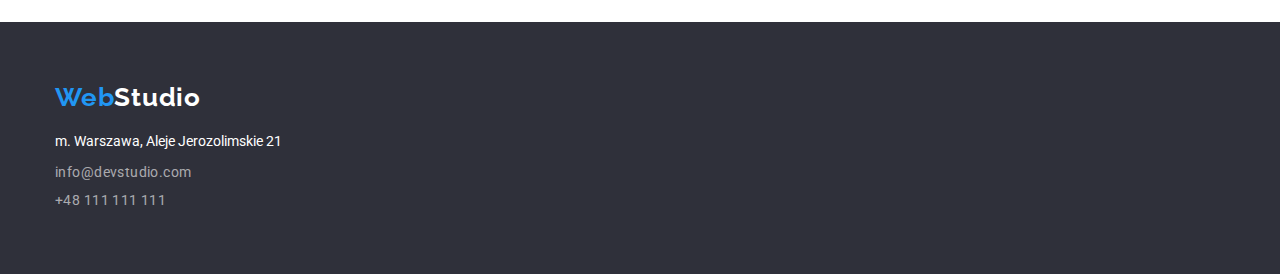
==== commit 442a20ef: "modern normalize path" ====
--- a/portfolio.html
+++ b/portfolio.html
@@ -5,7 +5,7 @@
     <meta charset="UTF-8">
     <meta http-equiv="X-UA-Compatible" content="IE=edge">
     <meta name="viewport" content="width=device-width, initial-scale=1.0">
-    <link rel="stylesheet" href="node_modules/modern-normalize/modern-normalize.css">
+    <link rel="stylesheet" href="https://cdnjs.cloudflare.com/ajax/libs/modern-normalize/1.0.0/modern-normalize.min.css">
     <link rel="stylesheet" href="css/style.css">
     <link rel="preconnect" href="https://fonts.googleapis.com">
     <link rel="preconnect" href="https://fonts.gstatic.com" crossorigin>
@@ -19,8 +19,7 @@
     <header class="header">
         <div class="container header-container">
             <nav class="nav">
-                <a href="index.html" class="logo-txt"><span
-                        class="logo-txt-blue">Web</span>Studio</a>
+                <a href="index.html" class="logo-txt"><span class="logo-txt-blue">Web</span>Studio</a>
                 <ul class="nav-ul">
                     <li class="nav-item"><a href="" class="link-header">Agencja</a></li>
                     <li class="nav-item"><a href="portfolio.html" class="link-header">Portfolio</a></li>
@@ -120,8 +119,7 @@
     </main>
     <footer class="footer">
         <div class="footer-container container">
-            <a href="index.html" class="logo-txt logo-txt-footer"><span
-                    class="logo-txt-blue">Web</span>Studio</a>
+            <a href="index.html" class="logo-txt logo-txt-footer"><span class="logo-txt-blue">Web</span>Studio</a>
             <address class="address address-footer">
                 <p>m. Warszawa, Aleje Jerozolimskie 21</p>
                 <a href="mailto:info@devstudio.com" class="link-footer">info@devstudio.com</a><br>
